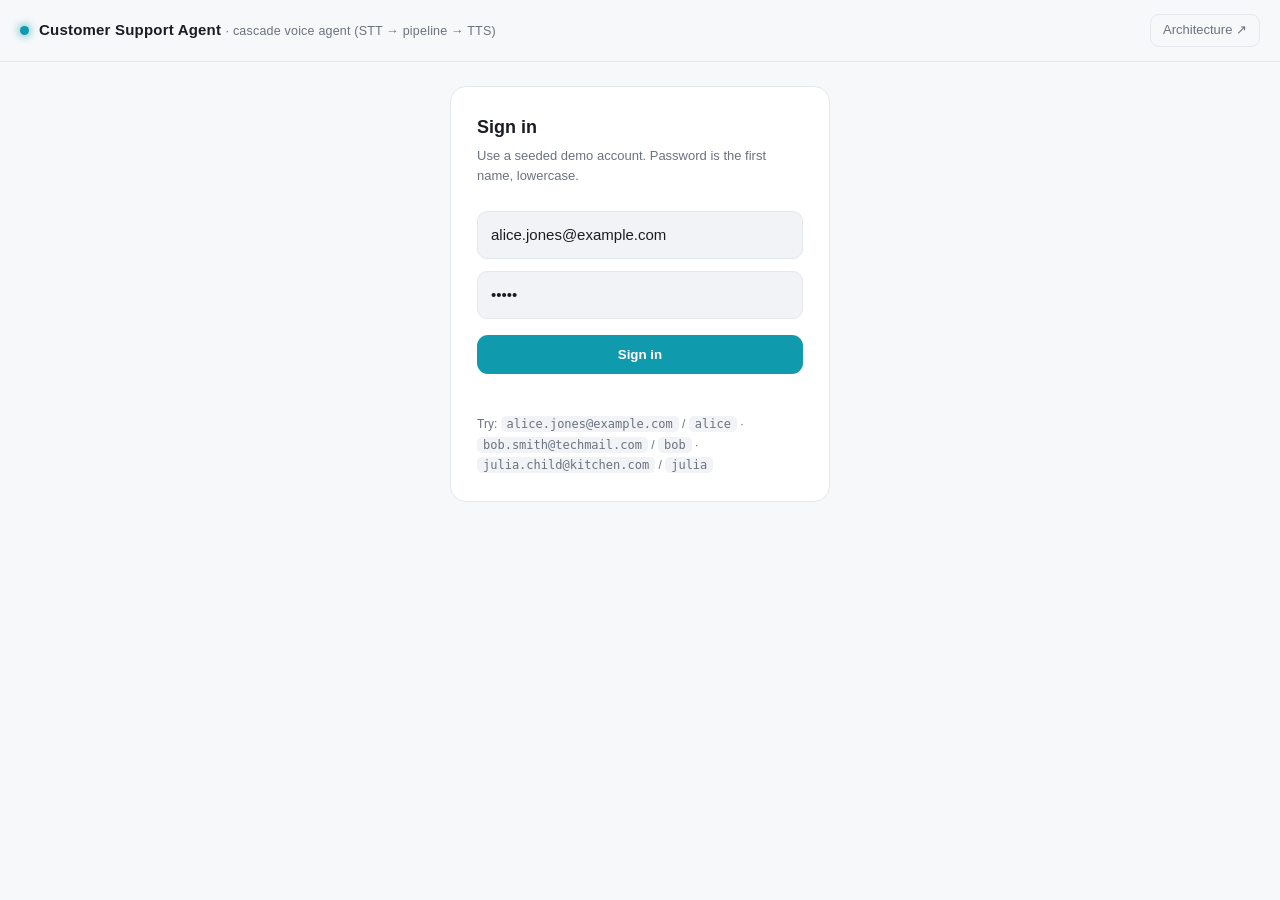
==== src/static/index.html @ ada3dbb1 "Session 10 - Development: 06-web-and-cli-channels — Land shopper web chat, architecture pages, the t" ====
<!doctype html>
<html lang="en">
<head>
<meta charset="utf-8"/>
<meta name="viewport" content="width=device-width, initial-scale=1"/>
<title>Customer Support · Cascade</title>
<style>
  :root{
    --bg:#f7f8fa; --panel:#ffffff; --panel-2:#f1f3f6; --line:#e4e7ec;
    --text:#1a1d23; --muted:#6b7280; --accent:#0f9aae; --accent-2:#0c8294;
    --user:#eef1f6; --tool:#f4f6f9; --live:#e5484d;
  }
  *{box-sizing:border-box}
  html,body{height:100%}
  body{margin:0;font:15px/1.6 -apple-system,BlinkMacSystemFont,"Segoe UI",Roboto,Helvetica,Arial,sans-serif;
       background:var(--bg);color:var(--text);height:100vh;display:flex;flex-direction:column;overflow:hidden}
  header{padding:14px 20px;border-bottom:1px solid var(--line);display:flex;align-items:center;gap:10px}
  header .dot{width:9px;height:9px;border-radius:50%;background:var(--accent);box-shadow:0 0 10px var(--accent)}
  header h1{font-size:15px;font-weight:600;margin:0;letter-spacing:.2px}
  header h1 small{font-weight:500;color:var(--muted)}
  header .who{margin-left:auto;color:var(--muted);font-size:13px}
  header .logout{margin-left:14px;background:transparent;color:var(--muted);border:1px solid var(--line);
       border-radius:9px;padding:5px 12px;font-size:13px;font-weight:500;cursor:pointer}
  header .logout:hover{color:var(--text);border-color:var(--muted)}
  header a.logout{text-decoration:none;display:inline-block}
  main{flex:1;min-height:0;overflow-y:auto;-webkit-overflow-scrolling:touch}
  .col{width:100%;max-width:760px;margin:0 auto;padding:24px 20px 170px}
  .msg{margin:0 0 22px}
  .msg .role{font-size:12px;text-transform:uppercase;letter-spacing:.8px;color:var(--muted);margin-bottom:6px}
  .msg .role .chan{margin-left:6px;font-size:10px;letter-spacing:.4px;background:var(--panel-2);border:1px solid var(--line);
       border-radius:4px;padding:0 5px;text-transform:none}
  .bubble{padding:14px 16px;border-radius:14px;border:1px solid var(--line)}
  .user .bubble{background:var(--user)}
  .assistant .bubble{background:var(--panel)}
  .assistant .bubble :first-child{margin-top:0}
  .assistant .bubble :last-child{margin-bottom:0}
  .bubble h1,.bubble h2,.bubble h3{font-size:1.05em;margin:.6em 0 .3em}
  .bubble ul,.bubble ol{margin:.3em 0;padding-left:1.3em}
  .bubble code{background:#eef1f6;padding:2px 6px;border-radius:6px;font-size:.9em}
  .bubble pre{background:#eef1f6;padding:12px;border-radius:10px;overflow:auto}
  .steps{margin:10px 0 0;border:1px solid var(--line);border-radius:12px;background:var(--tool);overflow:hidden}
  .steps summary{cursor:pointer;padding:9px 13px;color:var(--muted);font-size:13px;user-select:none;list-style:none;
       display:flex;align-items:center;gap:6px}
  .steps summary::-webkit-details-marker{display:none}
  .steps summary .pill{display:inline-block;background:var(--panel-2);border:1px solid var(--line);
       border-radius:999px;padding:1px 9px;margin-left:6px;font-size:12px;color:var(--accent)}
  .steps .trace-link{margin-left:auto;color:var(--accent);text-decoration:none;font-weight:600}
  .steps .trace-link:hover{text-decoration:underline}
  .step{padding:10px 14px;border-top:1px solid var(--line);font-size:13px}
  .step.bad{background:#fdf3f2}
  .step .call{display:flex;align-items:center;gap:8px;color:var(--accent)}
  .step .call b{font-family:ui-monospace,SFMono-Regular,Menlo,monospace;font-weight:600;color:var(--text)}
  .step .state{margin-left:auto;font-size:11px;color:var(--muted)}
  .step .res{color:var(--muted);white-space:pre-wrap;word-break:break-word;margin-top:4px;
       font-family:ui-monospace,SFMono-Regular,Menlo,monospace;font-size:12px}
  .step .res.text{font-family:inherit}
  .ic{width:14px;text-align:center;font-weight:700;flex:none}
  .ic.ok{color:#1f7a3a}.ic.no{color:#a23b30}
  .kb{display:inline-block;font-size:10px;font-weight:700;letter-spacing:.4px;padding:1px 7px;border-radius:5px;flex:none}
  .kb-mcp{background:#e0f0ff;color:#1f5f99}.kb-py{background:#efe9fb;color:#5b3d99}
  .kb-a2a{background:#e3f6f8;color:#0c6f7e}.kb-local{background:#eef1f6;color:#4b5563}
  .kb-llm{background:#fff4d6;color:#8a6100}.kb-voice{background:#fde8f3;color:#9d2b6b}
  .kb-read{background:#e3f6e8;color:#1f7a3a}.kb-write{background:#fde8e6;color:#a23b30}
  .what{margin:5px 0 0 22px;color:var(--text)}
  .sub{margin:4px 0 0 22px;font-size:11.5px;color:var(--muted);display:flex;flex-wrap:wrap;gap:4px 10px}
  .sub .meta{margin-left:auto}
  .sub code{font-size:11px;background:var(--panel-2);padding:0 5px;border-radius:4px}
  .path{margin:5px 0 0 22px;font-size:12px;color:var(--muted)}
  .path .arr{color:var(--accent)}
  .step .args{margin-left:22px}
  .sql{margin:6px 0 0 22px;font-size:12px}
  .sql summary{cursor:pointer;color:var(--muted);list-style:none}
  .sql summary::-webkit-details-marker{display:none}
  .sql .legend{margin-left:8px;font-size:11px;opacity:.8}
  .sql pre{margin:6px 0 0;padding:10px;background:var(--panel);border:1px solid var(--line);border-radius:8px;
       font:11.5px/1.5 ui-monospace,SFMono-Regular,Menlo,monospace;white-space:pre-wrap}
  .sql mark{background:#fff4d6;color:#8a6100;border-radius:3px;padding:0 2px}
  .step > div:has(.rtable){margin-left:22px}
  .mems{margin:6px 0 0 22px;padding:0;list-style:none;font-size:12.5px}
  .mems li{display:flex;gap:8px;padding:4px 8px;background:var(--panel);border:1px solid var(--line);border-radius:7px;margin-top:4px}
  .mems .score{flex:none;font:600 11px ui-monospace,SFMono-Regular,Menlo,monospace;color:#5b3d99;background:#efe9fb;border-radius:4px;padding:1px 5px;height:fit-content}
  .args{display:grid;grid-template-columns:max-content 1fr;gap:3px 14px;margin:6px 0 0 19px;font-size:12.5px}
  .args .k{color:var(--muted)}
  .args .v{color:var(--text);word-break:break-word}
  .args.nested{margin:0;padding-left:10px;border-left:2px solid var(--line)}
  .spin{width:11px;height:11px;border:2px solid var(--line);border-top-color:var(--accent);border-radius:50%;
       animation:spin .7s linear infinite;flex:none}
  @keyframes spin{to{transform:rotate(360deg)}}
  .typing{color:var(--muted);font-size:13px}
  .typing .spin{display:inline-block;vertical-align:-1px;margin-right:6px}
  .rtable{width:100%;border-collapse:collapse;margin-top:8px;font-size:12.5px;background:var(--panel);
       border:1px solid var(--line);border-radius:8px;overflow:hidden}
  .rtable th{text-align:left;font-weight:600;color:var(--muted);font-size:11px;text-transform:uppercase;
       letter-spacing:.5px;padding:6px 10px;background:var(--panel-2);border-bottom:1px solid var(--line)}
  .rtable td{padding:6px 10px;border-bottom:1px solid var(--line);vertical-align:top}
  .rtable tr:last-child td{border-bottom:0}
  .rtable td.num{text-align:right;font-variant-numeric:tabular-nums}
  .badge{display:inline-block;padding:1px 8px;border-radius:999px;font-size:11px;font-weight:600;letter-spacing:.3px}
  .b-PROCESSING{background:#fff4d6;color:#8a6100}.b-SHIPPED{background:#e0f0ff;color:#1f5f99}
  .b-DELIVERED{background:#e3f6e8;color:#1f7a3a}.b-CANCELLED{background:#fde8e6;color:#a23b30}
  .b-RETURNED{background:#efe9fb;color:#5b3d99}
  .raw{margin-top:6px;font-size:11.5px;color:var(--muted)}
  .raw summary{cursor:pointer;list-style:none}
  .raw pre{margin:6px 0 0;padding:10px;background:var(--panel);border:1px solid var(--line);border-radius:8px;
       max-height:260px;overflow:auto;font-family:ui-monospace,SFMono-Regular,Menlo,monospace}
  .blocked .bubble{border-color:#e0a59f;background:#fdecea;color:#a23b30}
  footer{position:fixed;bottom:0;left:0;right:0;background:linear-gradient(transparent,var(--bg) 22%);padding:14px 20px 18px}
  .inwrap{max-width:760px;margin:0 auto;display:flex;gap:8px;align-items:flex-end;
       background:var(--panel);border:1px solid var(--line);border-radius:16px;padding:8px 8px 8px 14px}
  textarea{flex:1;resize:none;border:0;outline:0;background:transparent;color:var(--text);font:inherit;max-height:140px;padding:8px 0}
  button{background:var(--accent);color:#ffffff;border:0;border-radius:11px;padding:10px 16px;font-weight:700;cursor:pointer}
  button:disabled{opacity:.5;cursor:default}
  .vbtn{flex:0 0 auto;background:var(--panel-2);color:var(--text);border:1px solid var(--line);
       border-radius:11px;padding:10px 14px;font-size:15px;font-weight:600;cursor:pointer}
  .vbtn:hover{border-color:var(--accent)}
  .vbtn.live{background:var(--accent);border-color:var(--accent);color:#fff}
  .vbtn.on{background:#e0a59f;border-color:#e0a59f;color:#7a2d24}
  .status{max-width:760px;margin:8px auto 0;color:var(--muted);font-size:13px;text-align:center;min-height:18px}
  .hint{max-width:760px;margin:2px auto 0;color:var(--muted);font-size:12px;text-align:center}
  .chips{display:flex;flex-wrap:wrap;gap:8px;margin:14px 0 0}
  .chips .label{flex-basis:100%;color:var(--muted);font-size:12px;text-transform:uppercase;letter-spacing:.6px;margin-bottom:2px}
  .chip{background:var(--panel);border:1px solid var(--line);border-radius:999px;padding:8px 14px;
       font-size:13px;color:var(--text);cursor:pointer;transition:border-color .15s,color .15s}
  .chip:hover{border-color:var(--accent);color:var(--accent)}
  /* login */
  .login{margin:auto;max-width:380px;width:100%;background:var(--panel);border:1px solid var(--line);
       border-radius:16px;padding:26px}
  .login h2{margin:0 0 4px;font-size:18px}
  .login p{margin:0 0 18px;color:var(--muted);font-size:13px}
  .login input{width:100%;padding:11px 13px;margin:6px 0;background:var(--panel-2);border:1px solid var(--line);
       border-radius:10px;color:var(--text);font:inherit;outline:0}
  .login button{width:100%;margin-top:10px;padding:12px}
  .err{color:#a23b30;font-size:13px;margin-top:8px;min-height:18px}
  .seed{margin-top:14px;color:var(--muted);font-size:12px;line-height:1.7}
  .seed code{background:var(--panel-2);padding:1px 6px;border-radius:5px}
</style>
</head>
<body>
<header>
  <span class="dot"></span>
  <h1>Customer Support Agent <small>· cascade voice agent (STT → pipeline → TTS)</small></h1>
  <span class="who" id="who"></span>
  <a id="archLink" class="logout" href="/architecture" target="arch">Architecture ↗</a>
  <button id="logout" class="logout" style="display:none">Sign out</button>
</header>

<main>
  <div class="col" id="col">
    <div class="login" id="login">
      <h2>Sign in</h2>
      <p>Use a seeded demo account. Password is the first name, lowercase.</p>
      <input id="email" placeholder="email" value="alice.jones@example.com" autocomplete="off"/>
      <input id="password" placeholder="password" type="password" value="alice"/>
      <button id="loginBtn">Sign in</button>
      <div class="err" id="loginErr"></div>
      <div class="seed">Try: <code>alice.jones@example.com</code> / <code>alice</code> ·
        <code>bob.smith@techmail.com</code> / <code>bob</code> ·
        <code>julia.child@kitchen.com</code> / <code>julia</code></div>
    </div>
  </div>
</main>

<footer id="footer" style="display:none">
  <div class="inwrap">
    <textarea id="input" rows="1" placeholder="Ask about your orders… or tap the mic"></textarea>
    <button id="send">Send</button>
  </div>
  <div class="status" id="voiceStatus"></div>
  <div class="hint">Voice: speech → STT → [ sanitize → A2A Security Judge → agent + MCP tools + Mem0 → A2A Data Masker ] → TTS → speech. Typed turns run the same bracketed pipeline.</div>
</footer>

<script>
// Tiny self-contained markdown renderer (no external CDN — works offline/behind CSP).
function md(src){
  const esc=s=>s.replace(/&/g,'&amp;').replace(/</g,'&lt;').replace(/>/g,'&gt;');
  const inline=s=>esc(s)
    .replace(/`([^`]+)`/g,'<code>$1</code>')
    .replace(/\*\*([^*]+)\*\*/g,'<strong>$1</strong>')
    .replace(/(^|[^*])\*([^*]+)\*/g,'$1<em>$2</em>');
  const lines=(src||'').split(/\r?\n/);
  let html='',list=null;
  const closeList=()=>{if(list){html+=`</${list}>`;list=null;}};
  for(let raw of lines){
    const line=raw.trimEnd();
    let m;
    if(!line.trim()){closeList();continue;}
    if(m=line.match(/^(#{1,3})\s+(.*)$/)){closeList();const n=m[1].length;html+=`<h${n}>${inline(m[2])}</h${n}>`;continue;}
    if(m=line.match(/^\s*[-*]\s+(.*)$/)){if(list!=='ul'){closeList();list='ul';html+='<ul>';}html+=`<li>${inline(m[1])}</li>`;continue;}
    if(m=line.match(/^\s*\d+\.\s+(.*)$/)){if(list!=='ol'){closeList();list='ol';html+='<ol>';}html+=`<li>${inline(m[1])}</li>`;continue;}
    closeList();html+=`<p>${inline(line)}</p>`;
  }
  closeList();
  return html;
}
let USER=null;
const col=document.getElementById('col');
const footer=document.getElementById('footer');
const who=document.getElementById('who');

function el(html){const t=document.createElement('template');t.innerHTML=html.trim();return t.content.firstChild;}
function scroll(){const m=document.querySelector('main');requestAnimationFrame(()=>{m.scrollTop=m.scrollHeight;});}
function esc(v){return String(v).replace(/[&<>"]/g,m=>({'&':'&amp;','<':'&lt;','>':'&gt;','"':'&quot;'}[m]));}
function label(k){return k.replace(/_/g,' ');}

// ---- chat bubbles -----------------------------------------------------------
// `channel` ("voice") adds a small tag to the role line so typed and spoken turns
// are told apart in the transcript.
function addUser(text,channel){
  const n=el(`<div class="msg user"><div class="role">You${channel?`<span class="chan">${esc(channel)}</span>`:''}</div><div class="bubble"></div></div>`);
  n.querySelector('.bubble').textContent=text; col.appendChild(n); scroll(); return n;
}
function addAssistant(channel){
  const node=el(`<div class="msg assistant"><div class="role">Agent${channel?`<span class="chan">${esc(channel)}</span>`:''}</div><div class="steps-host"></div><div class="bubble"><span class="typing"><span class="spin"></span>thinking…</span></div></div>`);
  col.appendChild(node); scroll(); return node;
}
// Replace the bubble's "thinking…" status; never overwrite an answer already streaming in.
function setStatus(node,t){
  const b=node.querySelector('.bubble');
  if(b.querySelector('.typing')||!b.textContent.trim()) b.innerHTML=`<span class="typing"><span class="spin"></span>${esc(t)}…</span>`;
}

// ---- "What happened" panel: one row per pipeline step -----------------------
function cell(k,v){
  if(v==null) return '<td>–</td>';
  if(k==='status') return `<td><span class="badge b-${esc(v)}">${esc(v)}</span></td>`;
  if(/amount|price|total/.test(k)&&!isNaN(v)) return `<td class="num">$${Number(v).toFixed(2)}</td>`;
  if(/date|timestamp/.test(k)&&!isNaN(Date.parse(v))) return `<td>${new Date(v).toLocaleDateString(undefined,{month:'short',day:'numeric',year:'numeric'})}</td>`;
  if(Array.isArray(v)) return `<td>${v.map(i=>i&&i.product?`${i.qty||1}× ${esc(i.product)}`:esc(JSON.stringify(i))).join('<br>')}</td>`;
  if(typeof v==='object') return `<td>${esc(JSON.stringify(v))}</td>`;
  return `<td${typeof v==='number'?' class="num"':''}>${esc(v)}</td>`;
}
function table(rows){
  const keys=[...new Set(rows.flatMap(r=>Object.keys(r)))];
  return `<table class="rtable"><thead><tr>${keys.map(k=>`<th>${esc(label(k))}</th>`).join('')}</tr></thead><tbody>${
    rows.map(r=>`<tr>${keys.map(k=>cell(k,r[k])).join('')}</tr>`).join('')}</tbody></table>`;
}
function renderResult(res){
  const wrap=document.createElement('div');
  let html;
  if(Array.isArray(res)&&res.length&&res.every(r=>r&&typeof r==='object')) html=table(res);
  else if(res&&typeof res==='object'&&!Array.isArray(res)) html=table([res]);
  else if(Array.isArray(res)&&!res.length) html='<div class="res text">No results</div>';
  else html=`<div class="res text">${esc(res)}</div>`;
  wrap.innerHTML=html+(typeof res==='object'?`<details class="raw"><summary>Raw JSON</summary><pre>${esc(JSON.stringify(res,null,2))}</pre></details>`:'');
  return wrap;
}
function stepsPanel(node){
  let d=node.querySelector('.steps');
  if(!d){
    d=el(`<details class="steps" open><summary><span>What happened</span><span class="pill">0</span><a class="trace-link" target="phoenix" style="display:none">View trace in Phoenix ↗</a></summary></details>`);
    d.querySelector('.trace-link').addEventListener('click',e=>e.stopPropagation());
    node.querySelector('.steps-host').appendChild(d);
  }
  return d;
}
function setTrace(node,t){
  const a=stepsPanel(node).querySelector('.trace-link');
  a.href=t.url; a.style.display='inline'; a.title=`trace ${t.trace_id}`;
}
function argVal(v){
  if(v==null) return '–';
  if(Array.isArray(v)) return v.map(i=>i&&i.product?`${i.qty||1}× ${esc(i.product)}`:esc(typeof i==='object'?JSON.stringify(i):i)).join(', ');
  if(typeof v==='object') return `<div class="args nested">${argRows(v)}</div>`;
  return esc(v);
}
function argRows(o){return Object.entries(o).map(([k,v])=>`<div class="k">${esc(label(k))}</div><div class="v">${argVal(v)}</div>`).join('');}
const KIND_CLASS={'MCP':'mcp','Python fn':'py','A2A':'a2a','in-process':'local','LLM':'llm','Voice':'voice'};
function badge(t){return `<span class="kb kb-${KIND_CLASS[t]||'local'}">${esc(t)}</span>`;}
function meta(span,ms,extra){
  return `<span class="meta">${extra?esc(extra)+' · ':''}${ms!=null?ms.toLocaleString()+' ms · ':''}${span?`span <code>${esc(span)}</code>`:''}</span>`;
}
function addRow(node,html,key){
  const d=stepsPanel(node);
  const row=el(`<div class="step"${key?` data-key="${key}"`:''}>${html}</div>`);
  d.appendChild(row);
  d.querySelector('.pill').textContent=d.querySelectorAll('.step').length;
  scroll(); return row;
}
const STAGE_ROWS={stt:['Speech to text','Voice'],sanitize:['Sanitizer','in-process'],judge:['Security Judge','A2A'],
  guardrail:['Guardrail','in-process'],recall:['Mem0 recall','Python fn'],mask:['Data Masker','A2A'],
  save:['Mem0 save','Python fn'],tts:['Text to speech','Voice']};
function stageStart(node,e){
  const r=STAGE_ROWS[e.key]; if(!r) return;
  // Only one "running…" row per key at a time (a stage may be announced more than once).
  const open=[...node.querySelectorAll(`.step[data-key="${e.key}"]`)].find(s=>s.querySelector('.spin'));
  if(open) return;
  addRow(node,`<div class="call"><span class="spin"></span>${badge(r[1])}<b>${esc(e.title||r[0])}</b><span class="state">running…</span></div>`,e.key);
}
function stageDone(node,e){
  const row=[...node.querySelectorAll(`.step[data-key="${e.key}"]`)].find(s=>s.querySelector('.spin'))||addRow(node,'',e.key);
  const ok=e.status==='passed';
  row.classList.toggle('bad',!ok);
  row.innerHTML=`<div class="call"><span class="ic ${ok?'ok':'no'}">${ok?'✓':'✕'}</span>${badge(e.kind)}<b>${esc(e.title)}</b><span class="state">${ok?'passed':'blocked'}</span></div>
    <div class="what">${esc(e.detail)}</div>
    ${e.memories&&e.memories.length?`<ul class="mems">${e.memories.map(m=>`<li><span class="score">${(m.score||0).toFixed(2)}</span>${esc(m.memory)}</li>`).join('')}</ul>`:''}
    <div class="sub">${esc(e.runs||'')}${meta(e.span,e.ms,e.extra)}</div>`;
}
function addLLM(node,e){
  const tok=e.tokens_in!=null?`${e.tokens_in.toLocaleString()} in / ${(e.tokens_out||0).toLocaleString()} out tokens`:'';
  addRow(node,`<div class="call"><span class="ic ok">✓</span>${badge('LLM')}<b>${esc(e.model)}</b><span class="state">done</span></div>
    <div class="what">${esc(e.detail)}</div>
    <div class="sub">${esc(e.runs||'Support Agent model call')}${meta(e.span,e.ms,tok)}</div>`);
}
function sqlWithArgs(info,args){
  const params=info.params||[];
  let sql=esc(info.statement).replace(/\$(\d+)/g,(m,i)=>{const n=params[i-1];const v=args[n];
    return `<mark title="${esc(n)}">${esc(JSON.stringify(v))}</mark>`;});
  const legend=params.map((n,i)=>`$${i+1} = ${esc(n)}`).join(' · ');
  return `<details class="sql"><summary>SQL the Toolbox ran <span class="legend">${legend}</span></summary><pre>${sql}</pre></details>`;
}
function addToolCall(node,c){
  const info=c.info||{};
  const has=Object.keys(c.args||{}).length;
  const path=(info.path||[]).map(esc).join(' <span class="arr">→</span> ');
  const access=info.access?`<span class="kb kb-${info.access==='WRITE'?'write':'read'}">${info.access}</span>`:'';
  const row=addRow(node,`<div class="call"><span class="spin"></span>${badge(info.kind||'tool')}${access}<b>${esc(c.name)}</b><span class="state">running…</span></div>
    ${path?`<div class="path">${path}</div>`:''}
    ${has?`<div class="args">${argRows(c.args)}</div>`:''}
    ${info.statement?sqlWithArgs(info,c.args||{}):''}
    <div class="sub">${esc(info.runs||'')}${meta(c.span,null)}</div>`);
  row.dataset.id=c.id;
}
function addToolResult(node,r){
  const step=node.querySelector(`.step[data-id="${r.id}"]:not([data-done])`)||[...node.querySelectorAll('.step[data-id]')].reverse().find(s=>!s.dataset.done);
  if(!step) return;
  step.dataset.done=1;
  const sp=step.querySelector('.spin'); if(sp) sp.outerHTML='<span class="ic ok">✓</span>';
  step.querySelector('.state').textContent=r.ms!=null?`${(r.ms||0).toLocaleString()} ms`:'done';
  const n=Array.isArray(r.result)?`returned ${r.result.length} row${r.result.length===1?'':'s'}`:r.result&&typeof r.result==='object'?'returned 1 row':'returned a result';
  step.appendChild(el(`<div class="what">${n}</div>`));
  if(r.result!=null) step.appendChild(renderResult(r.result));
  scroll();
}

// The architecture tab (/architecture) listens on this channel and lights up the diagram.
const archBus=new BroadcastChannel('cs-agent');
const archEvent=e=>archBus.postMessage(e);

// One renderer for every pipeline event, whichever transport delivered it (the NDJSON
// fetch for typed turns, or the voice WebSocket). Event types match Module 4's web UI.
function renderEvent(node,e){
  archEvent(e);
  const bubble=node.querySelector('.bubble');
  if(e.type==='stage'){ setStatus(node,e.stage); stageStart(node,e); }
  else if(e.type==='trace') setTrace(node,e);
  else if(e.type==='step') stageDone(node,e);
  else if(e.type==='llm') addLLM(node,e);
  else if(e.type==='tool_call') addToolCall(node,e);
  else if(e.type==='tool_result') addToolResult(node,e);
  else if(e.type==='delta'){ bubble.innerHTML=md(e.text||''); scroll(); }
  else if(e.type==='error') bubble.textContent=e.error||e.message||'Error';
  else if(e.type==='final'){ if(e.blocked) node.classList.add('blocked'); bubble.innerHTML=md(e.response||''); scroll(); }
}

// ---- login / chips / send -----------------------------------------------------
async function login(){
  const email=document.getElementById('email').value.trim();
  const password=document.getElementById('password').value;
  const err=document.getElementById('loginErr'); err.textContent='';
  const r=await fetch('/api/login',{method:'POST',headers:{'Content-Type':'application/json'},
    body:JSON.stringify({email,password})});
  const d=await r.json();
  if(!d.ok){err.textContent=d.error||'Login failed';return;}
  USER=d.user_id;
  who.textContent=`${d.full_name}${d.is_premium?' · premium':''}${d.model?' · '+d.model:''}`;
  document.getElementById('login').remove();
  document.getElementById('logout').style.display='inline-block';
  footer.style.display='block';
  col.appendChild(el(`<div class="msg assistant"><div class="role">Agent</div><div class="bubble">Hi ${esc(d.full_name)}! Tap the mic to talk, or type below. Ask about your orders — status, history, cancellations, or address changes.</div></div>`));
  renderChips();
  document.getElementById('input').focus();
  window.dispatchEvent(new CustomEvent('cs:login',{detail:d}));
}

const SAMPLES=["Where is my last order?", "Show me all my orders", "Cancel my processing order", "I want to return order 1", "'; DROP TABLE users; --"];
function renderChips(){
  const wrap=el(`<div class="chips" id="chips"><div class="label">Try asking</div></div>`);
  SAMPLES.forEach(q=>{
    const c=el(`<button class="chip"></button>`); c.textContent=q;
    c.onclick=()=>{ const i=document.getElementById('input'); i.value=q; send(); };
    wrap.appendChild(c);
  });
  col.appendChild(wrap); scroll();
}

// Typed turn over HTTP: the server streams one JSON event per line.
async function fetchChat(text){
  document.getElementById('send').disabled=true;
  addUser(text);
  const node=addAssistant();
  const bubble=node.querySelector('.bubble');
  setStatus(node,'Sending');
  try{
    const r=await fetch('/api/chat/stream',{method:'POST',headers:{'Content-Type':'application/json'},
      body:JSON.stringify({user_id:USER,message:text})});
    if(!r.ok){const d=await r.json().catch(()=>({}));bubble.textContent=d.error||'Error';}
    else{
      const reader=r.body.getReader(), dec=new TextDecoder(); let buf='';
      archEvent({type:'start',message:text});
      for(;;){
        const {value,done}=await reader.read(); if(done) break;
        buf+=dec.decode(value,{stream:true});
        let i; while((i=buf.indexOf('\n'))>=0){const line=buf.slice(0,i).trim(); buf=buf.slice(i+1); if(line) renderEvent(node,JSON.parse(line));}
      }
      if(buf.trim()) renderEvent(node,JSON.parse(buf));
    }
  }catch(e){bubble.textContent='Network error: '+e;}
  document.getElementById('send').disabled=false; scroll();
}

// A voice script may take over typed sends (e.g. speech-to-speech routes typed text
// through the same Live session). Default: the HTTP stream above.
let sendImpl=fetchChat;
function setSendImpl(fn){ sendImpl=fn; }
async function send(){
  const input=document.getElementById('input');
  const text=input.value.trim(); if(!text||!USER) return;
  const chips=document.getElementById('chips'); if(chips) chips.remove();
  input.value=''; input.style.height='auto';
  await sendImpl(text);
  input.focus();
}

async function logout(){
  window.dispatchEvent(new CustomEvent('cs:logout'));
  try{ if(USER) await fetch('/api/logout',{method:'POST',headers:{'Content-Type':'application/json'},body:JSON.stringify({user_id:USER})}); }
  catch(e){}
  location.reload();
}
document.getElementById('logout').onclick=logout;
// Closing the tab / navigating away is a session end too — flush memory via a beacon
// (guaranteed to send during page unload) so voice + typed turns get saved like Sign out.
window.addEventListener('pagehide',()=>{
  if(USER){ try{ navigator.sendBeacon('/api/logout', new Blob([JSON.stringify({user_id:USER})],{type:'application/json'})); }catch(e){} }
});
document.getElementById('loginBtn').onclick=login;
document.getElementById('password').addEventListener('keydown',e=>{if(e.key==='Enter')login();});
document.getElementById('send').onclick=send;
const inp=document.getElementById('input');
inp.addEventListener('keydown',e=>{if(e.key==='Enter'&&!e.shiftKey){e.preventDefault();send();}});
inp.addEventListener('input',()=>{inp.style.height='auto';inp.style.height=Math.min(inp.scrollHeight,140)+'px';});
</script>
<script src="/voice/ui.js"></script>
</body>
</html>
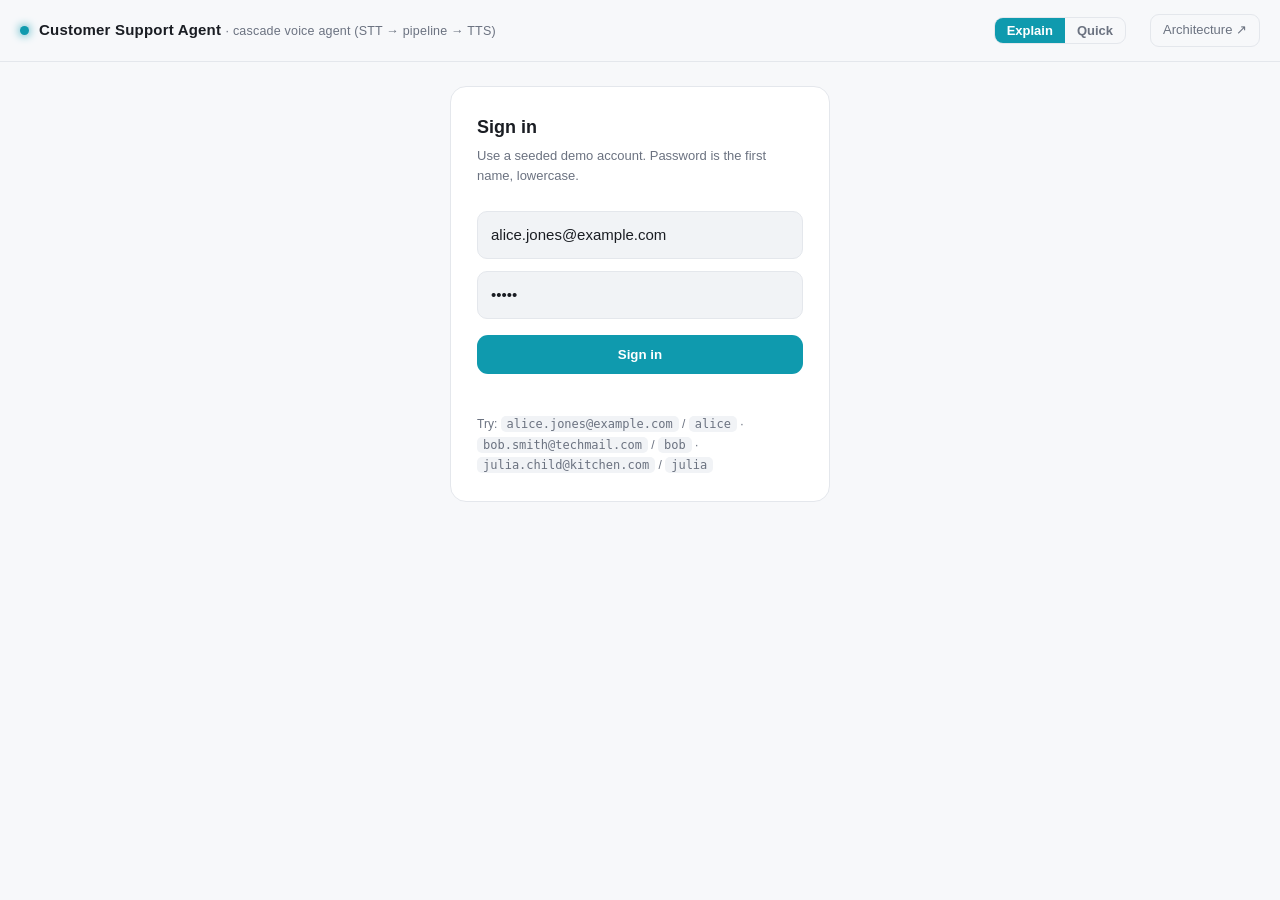
==== commit 2e815b05: "Session 10 - Development: 09-demo-response-mode — Land Explain and Quick so a turn can skip Judge an" ====
--- a/src/static/index.html
+++ b/src/static/index.html
@@ -19,6 +19,12 @@
   header h1{font-size:15px;font-weight:600;margin:0;letter-spacing:.2px}
   header h1 small{font-weight:500;color:var(--muted)}
   header .who{margin-left:auto;color:var(--muted);font-size:13px}
+  header .mode{display:flex;border:1px solid var(--line);border-radius:9px;overflow:hidden;flex:none}
+  header .mode-btn{background:transparent;color:var(--muted);border:0;border-radius:0;padding:5px 12px;
+       font-size:13px;font-weight:600;cursor:pointer}
+  header .mode-btn.on{background:var(--accent);color:#fff}
+  header .mode-btn:hover{color:var(--text)}
+  header .mode-btn.on:hover{color:#fff}
   header .logout{margin-left:14px;background:transparent;color:var(--muted);border:1px solid var(--line);
        border-radius:9px;padding:5px 12px;font-size:13px;font-weight:500;cursor:pointer}
   header .logout:hover{color:var(--text);border-color:var(--muted)}
@@ -140,8 +146,12 @@
   <span class="dot"></span>
   <h1>Customer Support Agent <small>· cascade voice agent (STT → pipeline → TTS)</small></h1>
   <span class="who" id="who"></span>
+  <div class="mode" id="demoMode" role="group" aria-label="Demo response mode">
+    <button type="button" id="modeExplain" class="mode-btn on" aria-pressed="true">Explain</button>
+    <button type="button" id="modeQuick" class="mode-btn" aria-pressed="false">Quick</button>
+  </div>
   <a id="archLink" class="logout" href="/architecture" target="arch">Architecture ↗</a>
-  <button id="logout" class="logout" style="display:none">Sign out</button>
+  <button type="button" id="logout" class="logout" style="display:none">Sign out</button>
 </header>
 
 <main>
@@ -151,7 +161,7 @@
       <p>Use a seeded demo account. Password is the first name, lowercase.</p>
       <input id="email" placeholder="email" value="alice.jones@example.com" autocomplete="off"/>
       <input id="password" placeholder="password" type="password" value="alice"/>
-      <button id="loginBtn">Sign in</button>
+      <button type="button" id="loginBtn">Sign in</button>
       <div class="err" id="loginErr"></div>
       <div class="seed">Try: <code>alice.jones@example.com</code> / <code>alice</code> ·
         <code>bob.smith@techmail.com</code> / <code>bob</code> ·
@@ -163,7 +173,7 @@
 <footer id="footer" style="display:none">
   <div class="inwrap">
     <textarea id="input" rows="1" placeholder="Ask about your orders… or tap the mic"></textarea>
-    <button id="send">Send</button>
+    <button type="button" id="send">Send</button>
   </div>
   <div class="status" id="voiceStatus"></div>
   <div class="hint">Voice: speech → STT → [ sanitize → A2A Security Judge → agent + MCP tools + Mem0 → A2A Data Masker ] → TTS → speech. Typed turns run the same bracketed pipeline.</div>
@@ -193,6 +203,28 @@
   return html;
 }
 let USER=null;
+function demoMode(){
+  const saved=localStorage["cs-demo-mode"];
+  return saved==="quick"?"quick":"explain";
+}
+function applyDemoMode(mode){
+  const quick=mode==="quick";
+  const explainBtn=document.getElementById("modeExplain");
+  const quickBtn=document.getElementById("modeQuick");
+  explainBtn.classList.toggle("on", !quick);
+  quickBtn.classList.toggle("on", quick);
+  explainBtn.setAttribute("aria-pressed", String(!quick));
+  quickBtn.setAttribute("aria-pressed", String(quick));
+}
+function setDemoMode(mode){
+  const next=mode==="quick"?"quick":"explain";
+  localStorage["cs-demo-mode"]=next;
+  applyDemoMode(next);
+  if(window.csSendDemoMode) window.csSendDemoMode();
+}
+applyDemoMode(demoMode());
+document.getElementById("modeExplain").onclick=()=>setDemoMode("explain");
+document.getElementById("modeQuick").onclick=()=>setDemoMode("quick");
 const col=document.getElementById('col');
 const footer=document.getElementById('footer');
 const who=document.getElementById('who');
@@ -340,6 +372,7 @@
 // fetch for typed turns, or the voice WebSocket). Event types match Module 4's web UI.
 function renderEvent(node,e){
   archEvent(e);
+  if(demoMode()==="quick" && e.type!=="delta" && e.type!=="final" && e.type!=="error") return;
   const bubble=node.querySelector('.bubble');
   if(e.type==='stage'){ setStatus(node,e.stage); stageStart(node,e); }
   else if(e.type==='trace') setTrace(node,e);
@@ -376,7 +409,7 @@
 function renderChips(){
   const wrap=el(`<div class="chips" id="chips"><div class="label">Try asking</div></div>`);
   SAMPLES.forEach(q=>{
-    const c=el(`<button class="chip"></button>`); c.textContent=q;
+    const c=el(`<button type="button" class="chip"></button>`); c.textContent=q;
     c.onclick=()=>{ const i=document.getElementById('input'); i.value=q; send(); };
     wrap.appendChild(c);
   });
@@ -389,10 +422,10 @@
   addUser(text);
   const node=addAssistant();
   const bubble=node.querySelector('.bubble');
-  setStatus(node,'Sending');
+  if(demoMode()!=="quick") setStatus(node,'Sending');
   try{
     const r=await fetch('/api/chat/stream',{method:'POST',headers:{'Content-Type':'application/json'},
-      body:JSON.stringify({user_id:USER,message:text})});
+      body:JSON.stringify({user_id:USER,message:text,mode:demoMode()})});
     if(!r.ok){const d=await r.json().catch(()=>({}));bubble.textContent=d.error||'Error';}
     else{
       const reader=r.body.getReader(), dec=new TextDecoder(); let buf='';
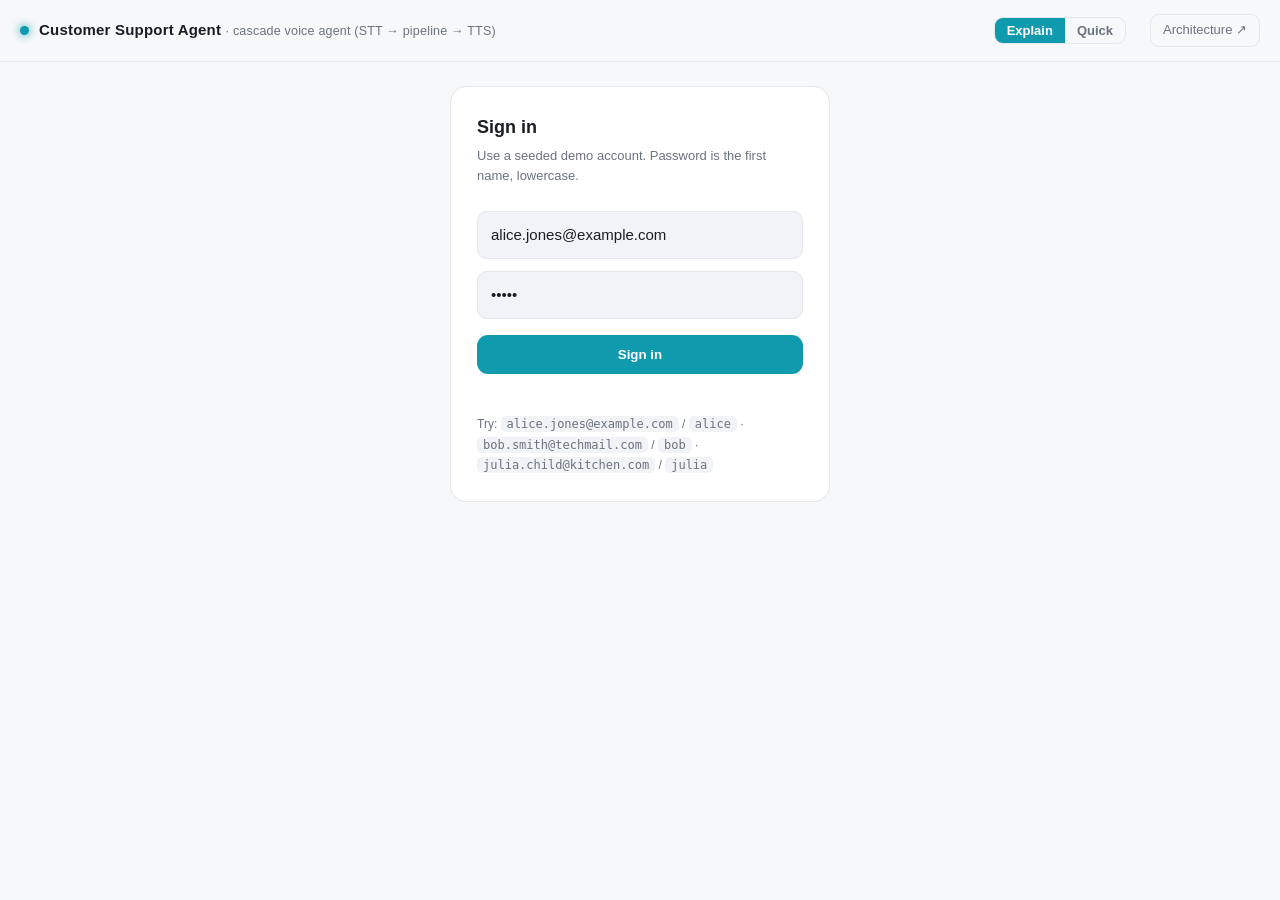
==== commit 30a92be0: "Session 10 - Development: 10-session-survives-refresh — Keep the shopper signed in across a reload. " ====
--- a/src/static/index.html
+++ b/src/static/index.html
@@ -386,6 +386,38 @@
 }
 
 // ---- login / chips / send -----------------------------------------------------
+const SHOPPER_KEY='cs-shopper';
+const EPOCH_KEY='cs-epoch';
+let epoch='';
+
+function shopperRecord(d){
+  return {user_id:d.user_id, full_name:d.full_name||'', is_premium:!!d.is_premium, model:d.model||''};
+}
+function rememberShopper(d){
+  try{ sessionStorage.setItem(SHOPPER_KEY, JSON.stringify(shopperRecord(d))); }catch(e){}
+}
+function forgetShopper(){
+  try{ sessionStorage.removeItem(SHOPPER_KEY); }catch(e){}
+}
+function newEpoch(){
+  epoch=(window.crypto&&crypto.randomUUID)?crypto.randomUUID():String(Date.now())+Math.random();
+  try{ sessionStorage.setItem(EPOCH_KEY, epoch); }catch(e){}
+  return epoch;
+}
+function enterShop(d){
+  USER=d.user_id;
+  who.textContent=`${d.full_name||''}${d.is_premium?' · premium':''}${d.model?' · '+d.model:''}`;
+  const loginEl=document.getElementById('login');
+  if(loginEl) loginEl.remove();
+  document.getElementById('logout').style.display='inline-block';
+  footer.style.display='block';
+  if(!document.querySelector('.msg')){
+    col.appendChild(el(`<div class="msg assistant"><div class="role">Agent</div><div class="bubble">Hi ${esc(d.full_name)}! Tap the mic to talk, or type below. Ask about your orders — status, history, cancellations, or address changes.</div></div>`));
+    renderChips();
+  }
+  document.getElementById('input').focus();
+  window.dispatchEvent(new CustomEvent('cs:login',{detail:d}));
+}
 async function login(){
   const email=document.getElementById('email').value.trim();
   const password=document.getElementById('password').value;
@@ -394,15 +426,13 @@
     body:JSON.stringify({email,password})});
   const d=await r.json();
   if(!d.ok){err.textContent=d.error||'Login failed';return;}
-  USER=d.user_id;
-  who.textContent=`${d.full_name}${d.is_premium?' · premium':''}${d.model?' · '+d.model:''}`;
-  document.getElementById('login').remove();
-  document.getElementById('logout').style.display='inline-block';
-  footer.style.display='block';
-  col.appendChild(el(`<div class="msg assistant"><div class="role">Agent</div><div class="bubble">Hi ${esc(d.full_name)}! Tap the mic to talk, or type below. Ask about your orders — status, history, cancellations, or address changes.</div></div>`));
-  renderChips();
-  document.getElementById('input').focus();
-  window.dispatchEvent(new CustomEvent('cs:login',{detail:d}));
+  rememberShopper(d);
+  newEpoch();
+  enterShop(d);
+  try{
+    await fetch('/api/session',{method:'POST',headers:{'Content-Type':'application/json'},
+      body:JSON.stringify({user_id:USER,epoch})});
+  }catch(e){}
 }
 
 const SAMPLES=["Where is my last order?", "Show me all my orders", "Cancel my processing order", "I want to return order 1", "'; DROP TABLE users; --"];
@@ -426,7 +456,11 @@
   try{
     const r=await fetch('/api/chat/stream',{method:'POST',headers:{'Content-Type':'application/json'},
       body:JSON.stringify({user_id:USER,message:text,mode:demoMode()})});
-    if(!r.ok){const d=await r.json().catch(()=>({}));bubble.textContent=d.error||'Error';}
+    if(!r.ok){
+      const d=await r.json().catch(()=>({}));
+      if(r.status===401){ forgetShopper(); location.reload(); return; }
+      bubble.textContent=d.error||'Error';
+    }
     else{
       const reader=r.body.getReader(), dec=new TextDecoder(); let buf='';
       archEvent({type:'start',message:text});
@@ -455,17 +489,44 @@
 }
 
 async function logout(){
+  forgetShopper();
+  window.csVoiceOn=false;
   window.dispatchEvent(new CustomEvent('cs:logout'));
   try{ if(USER) await fetch('/api/logout',{method:'POST',headers:{'Content-Type':'application/json'},body:JSON.stringify({user_id:USER})}); }
   catch(e){}
   location.reload();
 }
 document.getElementById('logout').onclick=logout;
-// Closing the tab / navigating away is a session end too — flush memory via a beacon
-// (guaranteed to send during page unload) so voice + typed turns get saved like Sign out.
-window.addEventListener('pagehide',()=>{
-  if(USER){ try{ navigator.sendBeacon('/api/logout', new Blob([JSON.stringify({user_id:USER})],{type:'application/json'})); }catch(e){} }
+// A reload and a tab close both fire pagehide. Beacon a cancellable leave, never logout.
+// The next document adopts a new epoch and cancels that leave. A frozen page or an
+// open mic is not a close.
+function shouldFlushOnPageHide(event){
+  if(event&&event.persisted) return false;
+  if(window.csVoiceOn) return false;
+  return !!USER;
+}
+function pageLeaveRequest(event){
+  if(!shouldFlushOnPageHide(event)||!epoch) return null;
+  return {url:'/api/page-leave', body:{user_id:USER, epoch:epoch}};
+}
+window.addEventListener('pagehide',(event)=>{
+  const leave=pageLeaveRequest(event);
+  if(!leave) return;
+  try{ navigator.sendBeacon(leave.url, new Blob([JSON.stringify(leave.body)],{type:'application/json'})); }catch(e){}
 });
+async function restoreShopper(){
+  let saved=null;
+  try{ saved=JSON.parse(sessionStorage.getItem(SHOPPER_KEY)||'null'); }catch(e){}
+  if(!saved||!saved.user_id) return;
+  newEpoch();
+  try{
+    const r=await fetch('/api/session',{method:'POST',headers:{'Content-Type':'application/json'},
+      body:JSON.stringify({user_id:saved.user_id, epoch})});
+    if(!r.ok){ forgetShopper(); return; }
+  }catch(e){ return; }
+  enterShop(saved);
+}
+restoreShopper();
 document.getElementById('loginBtn').onclick=login;
 document.getElementById('password').addEventListener('keydown',e=>{if(e.key==='Enter')login();});
 document.getElementById('send').onclick=send;
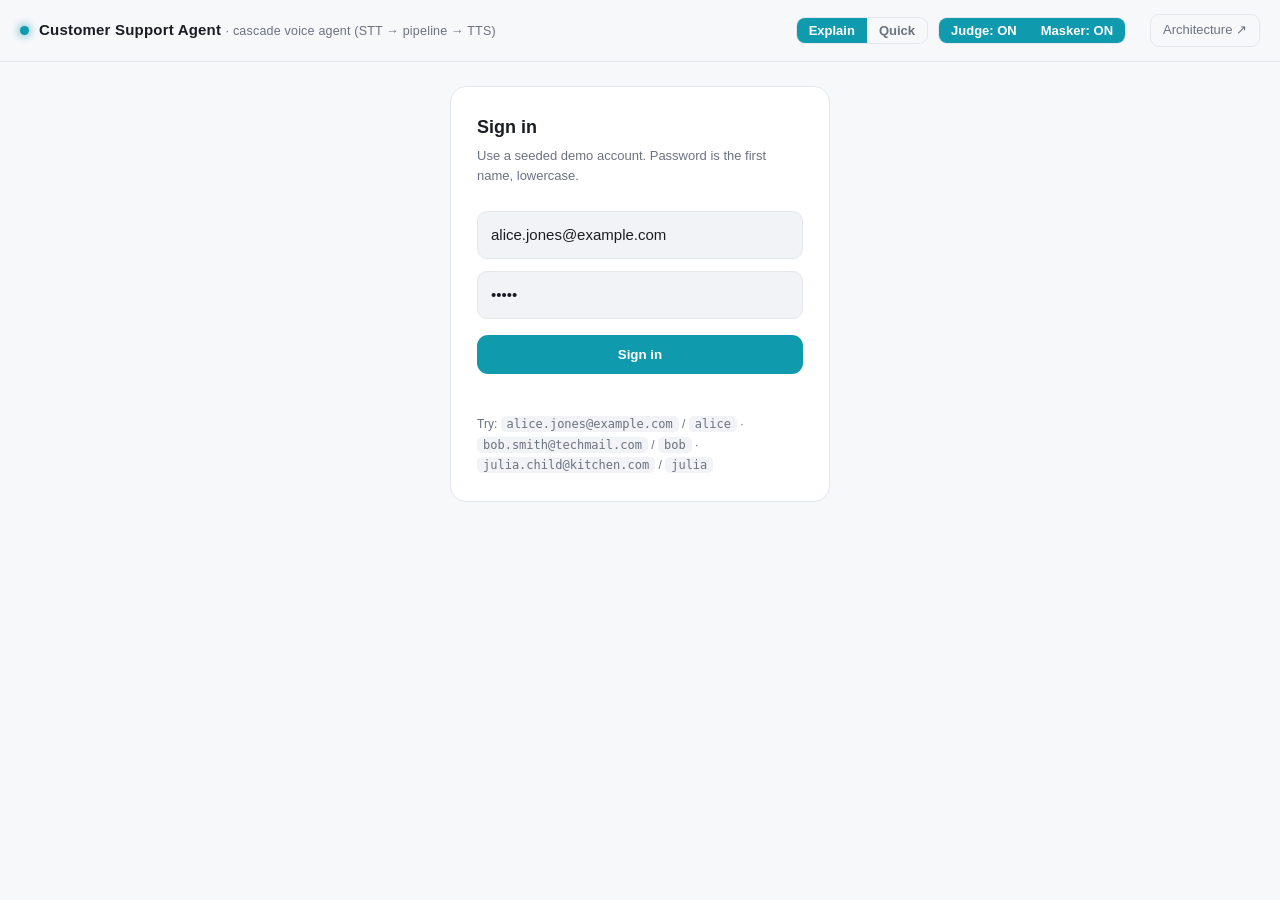
==== commit 94d8c59c: "Session 10 - Development: 11-push-to-talk-fast-response — Transcribe while the shopper speaks and st" ====
--- a/src/static/index.html
+++ b/src/static/index.html
@@ -150,6 +150,10 @@
     <button type="button" id="modeExplain" class="mode-btn on" aria-pressed="true">Explain</button>
     <button type="button" id="modeQuick" class="mode-btn" aria-pressed="false">Quick</button>
   </div>
+  <div class="mode" id="guardrailToggles" role="group" aria-label="Security guardrails">
+    <button type="button" id="toggleJudge" class="mode-btn on" aria-pressed="true" title="Toggle A2A Security Judge">Judge: ON</button>
+    <button type="button" id="toggleMask" class="mode-btn on" aria-pressed="true" title="Toggle A2A Data Masker">Masker: ON</button>
+  </div>
   <a id="archLink" class="logout" href="/architecture" target="arch">Architecture ↗</a>
   <button type="button" id="logout" class="logout" style="display:none">Sign out</button>
 </header>
@@ -172,10 +176,11 @@
 
 <footer id="footer" style="display:none">
   <div class="inwrap">
-    <textarea id="input" rows="1" placeholder="Ask about your orders… or tap the mic"></textarea>
+    <textarea id="input" rows="1" placeholder="Ask about your orders… or hold the mic to speak"></textarea>
     <button type="button" id="send">Send</button>
   </div>
   <div class="status" id="voiceStatus"></div>
+  <div class="hint" id="pttHint">🎙 <strong>Click and hold the Mic button</strong> (or hold <code>Tab</code>) to speak with the Agent — release when done.</div>
   <div class="hint">Voice: speech → STT → [ sanitize → A2A Security Judge → agent + MCP tools + Mem0 → A2A Data Masker ] → TTS → speech. Typed turns run the same bracketed pipeline.</div>
 </footer>
 
@@ -225,6 +230,45 @@
 applyDemoMode(demoMode());
 document.getElementById("modeExplain").onclick=()=>setDemoMode("explain");
 document.getElementById("modeQuick").onclick=()=>setDemoMode("quick");
+function judgeEnabled(){
+  return localStorage["cs-judge"]!=="off";
+}
+function maskEnabled(){
+  return localStorage["cs-mask"]!=="off";
+}
+function applyGuardrails(){
+  const j=judgeEnabled(), m=maskEnabled();
+  const jb=document.getElementById("toggleJudge");
+  const mb=document.getElementById("toggleMask");
+  if(jb){
+    jb.classList.toggle("on", j);
+    jb.setAttribute("aria-pressed", String(j));
+    jb.textContent=j?"Judge: ON":"Judge: OFF";
+  }
+  if(mb){
+    mb.classList.toggle("on", m);
+    mb.setAttribute("aria-pressed", String(m));
+    mb.textContent=m?"Masker: ON":"Masker: OFF";
+  }
+}
+function syncGuardrails(){
+  applyGuardrails();
+  if(window.csSendGuardrails) window.csSendGuardrails();
+  if(USER&&typeof fetch==="function"){
+    fetch('/api/guardrails',{method:'POST',headers:{'content-type':'application/json'},
+      body:JSON.stringify({user_id:USER, judge:judgeEnabled(), mask:maskEnabled()})}).catch(()=>{});
+  }
+}
+applyGuardrails();
+document.getElementById("toggleJudge").onclick=()=>{
+  localStorage["cs-judge"]=judgeEnabled()?"off":"on";
+  syncGuardrails();
+};
+document.getElementById("toggleMask").onclick=()=>{
+  localStorage["cs-mask"]=maskEnabled()?"off":"on";
+  syncGuardrails();
+};
+window.addEventListener("cs:login",()=>syncGuardrails());
 const col=document.getElementById('col');
 const footer=document.getElementById('footer');
 const who=document.getElementById('who');
@@ -304,7 +348,12 @@
 function addRow(node,html,key){
   const d=stepsPanel(node);
   const row=el(`<div class="step"${key?` data-key="${key}"`:''}>${html}</div>`);
-  d.appendChild(row);
+  let before=null;
+  if(key==='stt') before=d.querySelector('.step:not([data-key="stt"])');
+  else if(!key) before=d.querySelector('.step[data-key="mask"],.step[data-key="tts"]');
+  else if(key!=='tts') before=d.querySelector('.step[data-key="tts"]');
+  if(before) d.insertBefore(row,before);
+  else d.appendChild(row);
   d.querySelector('.pill').textContent=d.querySelectorAll('.step').length;
   scroll(); return row;
 }
@@ -412,7 +461,7 @@
   document.getElementById('logout').style.display='inline-block';
   footer.style.display='block';
   if(!document.querySelector('.msg')){
-    col.appendChild(el(`<div class="msg assistant"><div class="role">Agent</div><div class="bubble">Hi ${esc(d.full_name)}! Tap the mic to talk, or type below. Ask about your orders — status, history, cancellations, or address changes.</div></div>`));
+    col.appendChild(el(`<div class="msg assistant"><div class="role">Agent</div><div class="bubble">Hi ${esc(d.full_name)}! Click and hold the mic (or hold Tab) to speak, or type below. Ask about your orders — status, history, cancellations, or address changes.</div></div>`));
     renderChips();
   }
   document.getElementById('input').focus();
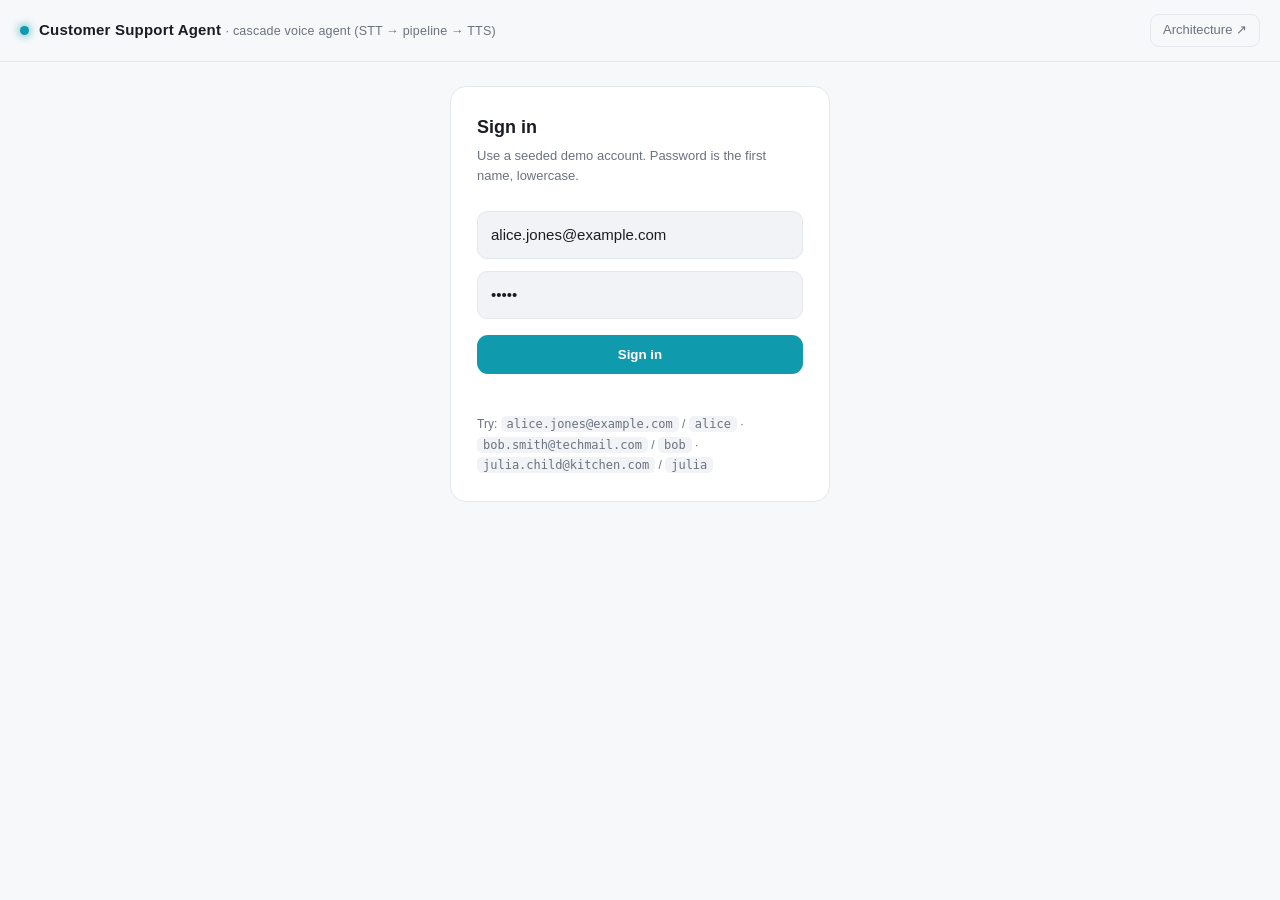
==== commit 3fd16495: "Session 10 - Development: 08-railway-deploy — Land multi-service Railway deployment with Neon Postgr" ====
--- a/src/static/index.html
+++ b/src/static/index.html
@@ -146,11 +146,11 @@
   <span class="dot"></span>
   <h1>Customer Support Agent <small>· cascade voice agent (STT → pipeline → TTS)</small></h1>
   <span class="who" id="who"></span>
-  <div class="mode" id="demoMode" role="group" aria-label="Demo response mode">
+  <div class="mode" id="demoMode" role="group" aria-label="Demo response mode" style="display:none">
     <button type="button" id="modeExplain" class="mode-btn on" aria-pressed="true">Explain</button>
     <button type="button" id="modeQuick" class="mode-btn" aria-pressed="false">Quick</button>
   </div>
-  <div class="mode" id="guardrailToggles" role="group" aria-label="Security guardrails">
+  <div class="mode" id="guardrailToggles" role="group" aria-label="Security guardrails" style="display:none">
     <button type="button" id="toggleJudge" class="mode-btn on" aria-pressed="true" title="Toggle A2A Security Judge">Judge: ON</button>
     <button type="button" id="toggleMask" class="mode-btn on" aria-pressed="true" title="Toggle A2A Data Masker">Masker: ON</button>
   </div>
@@ -458,6 +458,8 @@
   who.textContent=`${d.full_name||''}${d.is_premium?' · premium':''}${d.model?' · '+d.model:''}`;
   const loginEl=document.getElementById('login');
   if(loginEl) loginEl.remove();
+  document.getElementById('demoMode').style.display='flex';
+  document.getElementById('guardrailToggles').style.display='flex';
   document.getElementById('logout').style.display='inline-block';
   footer.style.display='block';
   if(!document.querySelector('.msg')){
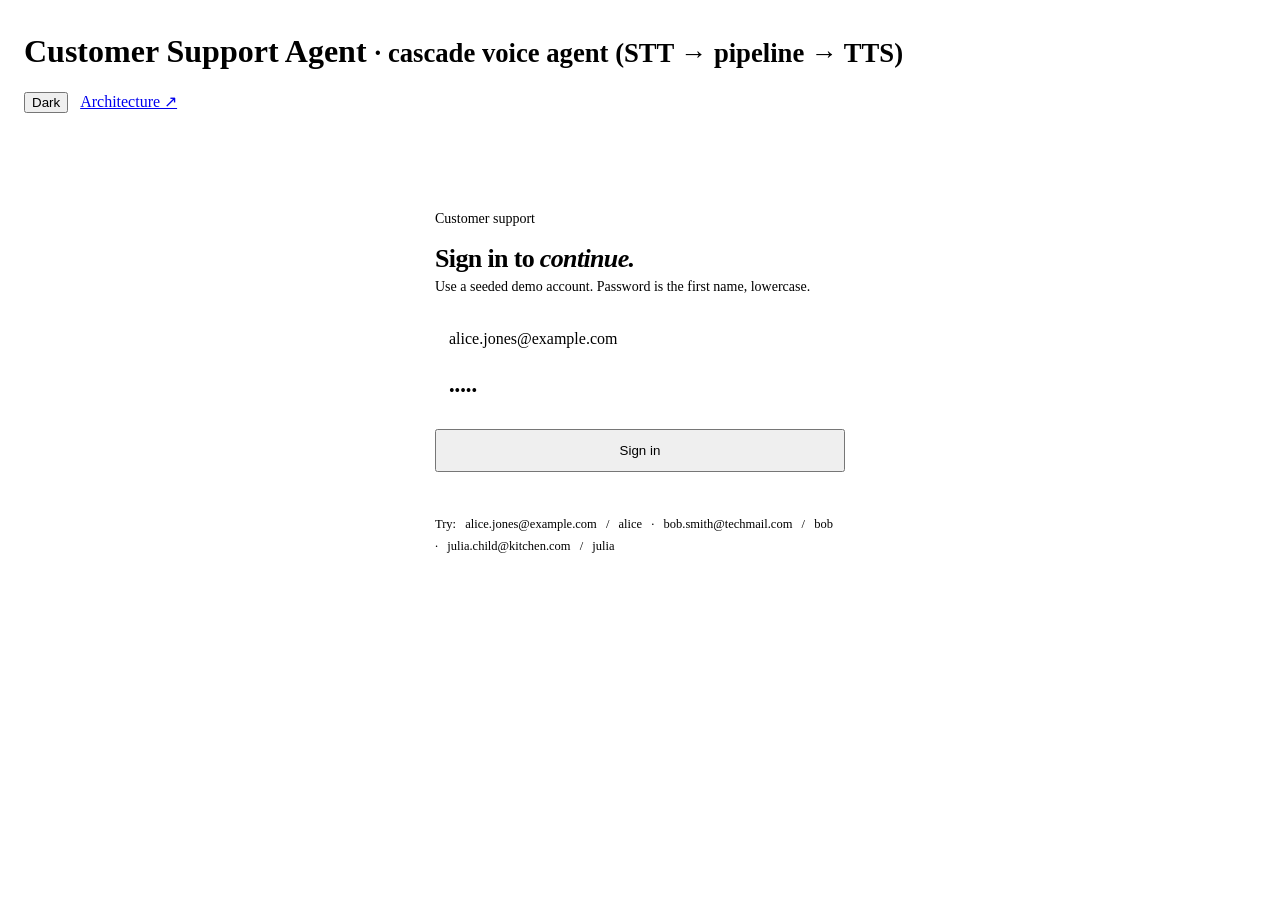
==== commit c1439677: "Session 10 - Development: 12-design-system-ui — Apply DESIGN.md tokens, glass header, aurora login, " ====
--- a/src/static/index.html
+++ b/src/static/index.html
@@ -4,141 +4,137 @@
 <meta charset="utf-8"/>
 <meta name="viewport" content="width=device-width, initial-scale=1"/>
 <title>Customer Support · Cascade</title>
+<link rel="stylesheet" href="/theme.css"/>
 <style>
-  :root{
-    --bg:#f7f8fa; --panel:#ffffff; --panel-2:#f1f3f6; --line:#e4e7ec;
-    --text:#1a1d23; --muted:#6b7280; --accent:#0f9aae; --accent-2:#0c8294;
-    --user:#eef1f6; --tool:#f4f6f9; --live:#e5484d;
-  }
-  *{box-sizing:border-box}
   html,body{height:100%}
-  body{margin:0;font:15px/1.6 -apple-system,BlinkMacSystemFont,"Segoe UI",Roboto,Helvetica,Arial,sans-serif;
-       background:var(--bg);color:var(--text);height:100vh;display:flex;flex-direction:column;overflow:hidden}
-  header{padding:14px 20px;border-bottom:1px solid var(--line);display:flex;align-items:center;gap:10px}
-  header .dot{width:9px;height:9px;border-radius:50%;background:var(--accent);box-shadow:0 0 10px var(--accent)}
-  header h1{font-size:15px;font-weight:600;margin:0;letter-spacing:.2px}
-  header h1 small{font-weight:500;color:var(--muted)}
-  header .who{margin-left:auto;color:var(--muted);font-size:13px}
-  header .mode{display:flex;border:1px solid var(--line);border-radius:9px;overflow:hidden;flex:none}
-  header .mode-btn{background:transparent;color:var(--muted);border:0;border-radius:0;padding:5px 12px;
-       font-size:13px;font-weight:600;cursor:pointer}
-  header .mode-btn.on{background:var(--accent);color:#fff}
-  header .mode-btn:hover{color:var(--text)}
-  header .mode-btn.on:hover{color:#fff}
-  header .logout{margin-left:14px;background:transparent;color:var(--muted);border:1px solid var(--line);
-       border-radius:9px;padding:5px 12px;font-size:13px;font-weight:500;cursor:pointer}
-  header .logout:hover{color:var(--text);border-color:var(--muted)}
-  header a.logout{text-decoration:none;display:inline-block}
-  main{flex:1;min-height:0;overflow-y:auto;-webkit-overflow-scrolling:touch}
+  body{margin:0;font:15px/1.6 var(--sans);background:var(--paper);color:var(--ink);
+       height:100vh;display:flex;flex-direction:column;overflow:hidden}
+  header{padding:12px 24px}
+  header .who{margin-left:auto;color:var(--ink-3);font-size:13px}
+  header .logout{margin-left:8px}
+  main{flex:1;min-height:0;overflow-y:auto;-webkit-overflow-scrolling:touch;position:relative;z-index:1}
   .col{width:100%;max-width:760px;margin:0 auto;padding:24px 20px 170px}
-  .msg{margin:0 0 22px}
-  .msg .role{font-size:12px;text-transform:uppercase;letter-spacing:.8px;color:var(--muted);margin-bottom:6px}
-  .msg .role .chan{margin-left:6px;font-size:10px;letter-spacing:.4px;background:var(--panel-2);border:1px solid var(--line);
-       border-radius:4px;padding:0 5px;text-transform:none}
-  .bubble{padding:14px 16px;border-radius:14px;border:1px solid var(--line)}
-  .user .bubble{background:var(--user)}
-  .assistant .bubble{background:var(--panel)}
+  .msg{margin:0 0 22px;animation:ds-enter .35s var(--ease) both}
+  .msg .role{font-size:12px;text-transform:uppercase;letter-spacing:.08em;color:var(--ink-3);margin-bottom:6px;font-weight:600}
+  .msg .role .chan{margin-left:6px;font-size:10.5px;letter-spacing:.04em;background:var(--bg-mist);color:var(--teal-deep);
+       border:1px solid var(--line);border-radius:999px;padding:1px 8px;text-transform:none}
+  .bubble{padding:14px 18px;border-radius:16px;border:1px solid var(--line)}
+  .user .bubble{background:var(--btn-grad);color:#ffffff;border-color:transparent;
+       border-radius:16px 16px 4px 16px;box-shadow:0 12px 28px -16px rgba(29,117,129,.45)}
+  .assistant .bubble{background:var(--paper);max-width:46em}
   .assistant .bubble :first-child{margin-top:0}
   .assistant .bubble :last-child{margin-bottom:0}
-  .bubble h1,.bubble h2,.bubble h3{font-size:1.05em;margin:.6em 0 .3em}
+  .bubble h1,.bubble h2,.bubble h3{font-size:1.05em;margin:.6em 0 .3em;letter-spacing:-.015em}
   .bubble ul,.bubble ol{margin:.3em 0;padding-left:1.3em}
-  .bubble code{background:#eef1f6;padding:2px 6px;border-radius:6px;font-size:.9em}
-  .bubble pre{background:#eef1f6;padding:12px;border-radius:10px;overflow:auto}
-  .steps{margin:10px 0 0;border:1px solid var(--line);border-radius:12px;background:var(--tool);overflow:hidden}
-  .steps summary{cursor:pointer;padding:9px 13px;color:var(--muted);font-size:13px;user-select:none;list-style:none;
+  .bubble code{background:var(--bg-soft);padding:2px 6px;border-radius:6px;font-size:.9em;font-family:var(--mono)}
+  .bubble pre{background:var(--bg-soft);padding:12px;border-radius:12px;overflow:auto;font-family:var(--mono)}
+  .bubble blockquote{margin:.6em 0;padding:8px 14px;background:var(--bg-mist);border-left:2px solid var(--teal-bright);border-radius:0 10px 10px 0}
+  .steps{margin:10px 0 0;border:1px solid var(--line);border-radius:var(--radius-sm);background:var(--bg-soft);overflow:hidden}
+  .steps summary{cursor:pointer;padding:9px 13px;color:var(--ink-2);font-size:13px;user-select:none;list-style:none;
        display:flex;align-items:center;gap:6px}
   .steps summary::-webkit-details-marker{display:none}
-  .steps summary .pill{display:inline-block;background:var(--panel-2);border:1px solid var(--line);
-       border-radius:999px;padding:1px 9px;margin-left:6px;font-size:12px;color:var(--accent)}
-  .steps .trace-link{margin-left:auto;color:var(--accent);text-decoration:none;font-weight:600}
-  .steps .trace-link:hover{text-decoration:underline}
+  .steps summary .pill{display:inline-block;background:var(--paper);border:1px solid var(--line);box-shadow:none;
+       border-radius:999px;padding:1px 9px;margin-left:6px;font-size:12px;color:var(--teal);font-weight:600}
+  .steps .trace-link{margin-left:auto;color:var(--teal);text-decoration:none;font-weight:600}
+  .steps .trace-link:hover{text-decoration:underline;color:var(--teal-deep)}
   .step{padding:10px 14px;border-top:1px solid var(--line);font-size:13px}
-  .step.bad{background:#fdf3f2}
-  .step .call{display:flex;align-items:center;gap:8px;color:var(--accent)}
-  .step .call b{font-family:ui-monospace,SFMono-Regular,Menlo,monospace;font-weight:600;color:var(--text)}
-  .step .state{margin-left:auto;font-size:11px;color:var(--muted)}
-  .step .res{color:var(--muted);white-space:pre-wrap;word-break:break-word;margin-top:4px;
-       font-family:ui-monospace,SFMono-Regular,Menlo,monospace;font-size:12px}
+  .step.bad{background:var(--warn-bg)}
+  .step .call{display:flex;align-items:center;gap:8px;color:var(--teal)}
+  .step .call b{font-family:var(--mono);font-weight:600;color:var(--ink)}
+  .step .state{margin-left:auto;font-size:11px;color:var(--ink-3)}
+  .step .res{color:var(--ink-2);white-space:pre-wrap;word-break:break-word;margin-top:4px;
+       font-family:var(--mono);font-size:12px}
   .step .res.text{font-family:inherit}
   .ic{width:14px;text-align:center;font-weight:700;flex:none}
-  .ic.ok{color:#1f7a3a}.ic.no{color:#a23b30}
-  .kb{display:inline-block;font-size:10px;font-weight:700;letter-spacing:.4px;padding:1px 7px;border-radius:5px;flex:none}
-  .kb-mcp{background:#e0f0ff;color:#1f5f99}.kb-py{background:#efe9fb;color:#5b3d99}
-  .kb-a2a{background:#e3f6f8;color:#0c6f7e}.kb-local{background:#eef1f6;color:#4b5563}
-  .kb-llm{background:#fff4d6;color:#8a6100}.kb-voice{background:#fde8f3;color:#9d2b6b}
-  .kb-read{background:#e3f6e8;color:#1f7a3a}.kb-write{background:#fde8e6;color:#a23b30}
-  .what{margin:5px 0 0 22px;color:var(--text)}
-  .sub{margin:4px 0 0 22px;font-size:11.5px;color:var(--muted);display:flex;flex-wrap:wrap;gap:4px 10px}
+  .ic.ok{color:var(--green)}.ic.no{color:var(--coral-ink)}
+  .kb{display:inline-block;font-size:10px;font-weight:700;letter-spacing:.05em;padding:2px 8px;border-radius:999px;flex:none}
+  .kb-mcp{background:var(--bg-mist);color:var(--teal-deep)}.kb-py{background:var(--paper-2);color:var(--ink-2)}
+  .kb-a2a{background:var(--bg-mist);color:var(--teal)}.kb-local{background:var(--bg-soft);color:var(--ink-2)}
+  .kb-llm{background:var(--gold-bg);color:var(--gold-ink)}.kb-voice{background:var(--warn-bg);color:var(--coral-ink)}
+  .kb-read{background:var(--green-soft);color:var(--green)}.kb-write{background:var(--warn-bg);color:var(--coral-ink)}
+  .what{margin:5px 0 0 22px;color:var(--ink)}
+  .sub{margin:4px 0 0 22px;font-size:11.5px;color:var(--ink-3);display:flex;flex-wrap:wrap;gap:4px 10px}
   .sub .meta{margin-left:auto}
-  .sub code{font-size:11px;background:var(--panel-2);padding:0 5px;border-radius:4px}
-  .path{margin:5px 0 0 22px;font-size:12px;color:var(--muted)}
-  .path .arr{color:var(--accent)}
+  .sub code{font-size:11px;background:var(--paper);border:1px solid var(--line);padding:0 5px;border-radius:4px;font-family:var(--mono)}
+  .path{margin:5px 0 0 22px;font-size:12px;color:var(--ink-2)}
+  .path .arr{color:var(--teal)}
   .step .args{margin-left:22px}
   .sql{margin:6px 0 0 22px;font-size:12px}
-  .sql summary{cursor:pointer;color:var(--muted);list-style:none}
+  .sql summary{cursor:pointer;color:var(--ink-3);list-style:none}
   .sql summary::-webkit-details-marker{display:none}
-  .sql .legend{margin-left:8px;font-size:11px;opacity:.8}
-  .sql pre{margin:6px 0 0;padding:10px;background:var(--panel);border:1px solid var(--line);border-radius:8px;
-       font:11.5px/1.5 ui-monospace,SFMono-Regular,Menlo,monospace;white-space:pre-wrap}
-  .sql mark{background:#fff4d6;color:#8a6100;border-radius:3px;padding:0 2px}
+  .sql .legend{margin-left:8px;font-size:11px;opacity:.85}
+  .sql pre{margin:6px 0 0;padding:10px;background:var(--paper);border:1px solid var(--line);border-radius:10px;
+       font:11.5px/1.5 var(--mono);white-space:pre-wrap}
+  .sql mark{background:var(--gold-bg);color:var(--gold-ink);border-radius:3px;padding:0 2px}
   .step > div:has(.rtable){margin-left:22px}
   .mems{margin:6px 0 0 22px;padding:0;list-style:none;font-size:12.5px}
-  .mems li{display:flex;gap:8px;padding:4px 8px;background:var(--panel);border:1px solid var(--line);border-radius:7px;margin-top:4px}
-  .mems .score{flex:none;font:600 11px ui-monospace,SFMono-Regular,Menlo,monospace;color:#5b3d99;background:#efe9fb;border-radius:4px;padding:1px 5px;height:fit-content}
+  .mems li{display:flex;gap:8px;padding:4px 8px;background:var(--paper);border:1px solid var(--line);border-radius:8px;margin-top:4px}
+  .mems .score{flex:none;font:600 11px var(--mono);color:var(--teal-deep);background:var(--bg-mist);border-radius:4px;padding:1px 5px;height:fit-content}
   .args{display:grid;grid-template-columns:max-content 1fr;gap:3px 14px;margin:6px 0 0 19px;font-size:12.5px}
-  .args .k{color:var(--muted)}
-  .args .v{color:var(--text);word-break:break-word}
+  .args .k{color:var(--ink-3)}
+  .args .v{color:var(--ink);word-break:break-word}
   .args.nested{margin:0;padding-left:10px;border-left:2px solid var(--line)}
-  .spin{width:11px;height:11px;border:2px solid var(--line);border-top-color:var(--accent);border-radius:50%;
+  .spin{width:11px;height:11px;border:2px solid var(--line);border-top-color:var(--teal);border-radius:50%;
        animation:spin .7s linear infinite;flex:none}
   @keyframes spin{to{transform:rotate(360deg)}}
-  .typing{color:var(--muted);font-size:13px}
+  .typing{color:var(--ink-3);font-size:13px}
   .typing .spin{display:inline-block;vertical-align:-1px;margin-right:6px}
-  .rtable{width:100%;border-collapse:collapse;margin-top:8px;font-size:12.5px;background:var(--panel);
-       border:1px solid var(--line);border-radius:8px;overflow:hidden}
-  .rtable th{text-align:left;font-weight:600;color:var(--muted);font-size:11px;text-transform:uppercase;
-       letter-spacing:.5px;padding:6px 10px;background:var(--panel-2);border-bottom:1px solid var(--line)}
+  .rtable{width:100%;border-collapse:collapse;margin-top:8px;font-size:12.5px;background:var(--paper);
+       border:1px solid var(--line);border-radius:10px;overflow:hidden}
+  .rtable th{text-align:left;font-weight:600;color:var(--ink-3);font-size:11px;text-transform:uppercase;
+       letter-spacing:.05em;padding:6px 10px;background:var(--bg-soft);border-bottom:1px solid var(--line)}
   .rtable td{padding:6px 10px;border-bottom:1px solid var(--line);vertical-align:top}
   .rtable tr:last-child td{border-bottom:0}
   .rtable td.num{text-align:right;font-variant-numeric:tabular-nums}
-  .badge{display:inline-block;padding:1px 8px;border-radius:999px;font-size:11px;font-weight:600;letter-spacing:.3px}
-  .b-PROCESSING{background:#fff4d6;color:#8a6100}.b-SHIPPED{background:#e0f0ff;color:#1f5f99}
-  .b-DELIVERED{background:#e3f6e8;color:#1f7a3a}.b-CANCELLED{background:#fde8e6;color:#a23b30}
-  .b-RETURNED{background:#efe9fb;color:#5b3d99}
-  .raw{margin-top:6px;font-size:11.5px;color:var(--muted)}
+  .badge{display:inline-block;padding:2px 9px;border-radius:999px;font-size:11px;font-weight:600;letter-spacing:.03em}
+  .b-PROCESSING{background:var(--gold-bg);color:var(--gold-ink)}.b-SHIPPED{background:var(--bg-mist);color:var(--teal)}
+  .b-DELIVERED{background:var(--green-soft);color:var(--green)}.b-CANCELLED{background:var(--warn-bg);color:var(--coral-ink)}
+  .b-RETURNED{background:var(--paper-2);color:var(--ink-2)}
+  .raw{margin-top:6px;font-size:11.5px;color:var(--ink-3)}
   .raw summary{cursor:pointer;list-style:none}
-  .raw pre{margin:6px 0 0;padding:10px;background:var(--panel);border:1px solid var(--line);border-radius:8px;
-       max-height:260px;overflow:auto;font-family:ui-monospace,SFMono-Regular,Menlo,monospace}
-  .blocked .bubble{border-color:#e0a59f;background:#fdecea;color:#a23b30}
-  footer{position:fixed;bottom:0;left:0;right:0;background:linear-gradient(transparent,var(--bg) 22%);padding:14px 20px 18px}
-  .inwrap{max-width:760px;margin:0 auto;display:flex;gap:8px;align-items:flex-end;
-       background:var(--panel);border:1px solid var(--line);border-radius:16px;padding:8px 8px 8px 14px}
-  textarea{flex:1;resize:none;border:0;outline:0;background:transparent;color:var(--text);font:inherit;max-height:140px;padding:8px 0}
-  button{background:var(--accent);color:#ffffff;border:0;border-radius:11px;padding:10px 16px;font-weight:700;cursor:pointer}
-  button:disabled{opacity:.5;cursor:default}
-  .vbtn{flex:0 0 auto;background:var(--panel-2);color:var(--text);border:1px solid var(--line);
-       border-radius:11px;padding:10px 14px;font-size:15px;font-weight:600;cursor:pointer}
-  .vbtn:hover{border-color:var(--accent)}
-  .vbtn.live{background:var(--accent);border-color:var(--accent);color:#fff}
-  .vbtn.on{background:#e0a59f;border-color:#e0a59f;color:#7a2d24}
-  .status{max-width:760px;margin:8px auto 0;color:var(--muted);font-size:13px;text-align:center;min-height:18px}
-  .hint{max-width:760px;margin:2px auto 0;color:var(--muted);font-size:12px;text-align:center}
+  .raw pre{margin:6px 0 0;padding:10px;background:var(--paper);border:1px solid var(--line);border-radius:10px;
+       max-height:260px;overflow:auto;font-family:var(--mono)}
+  .blocked .bubble{border-color:var(--warn-border);background:var(--warn-bg);color:var(--coral-ink)}
+  footer{position:fixed;bottom:0;left:0;right:0;z-index:10;
+       background:var(--footer-fade);
+       backdrop-filter:saturate(180%) blur(8px);padding:14px 20px 18px}
+  .inwrap{max-width:760px;margin:0 auto;display:flex;gap:8px;align-items:flex-end;position:relative;
+       background:var(--paper);border:1.5px solid transparent;border-radius:16px;padding:8px 8px 8px 14px;
+       background-image:linear-gradient(var(--paper),var(--paper)),var(--ring-grad);
+       background-origin:border-box;background-clip:padding-box,border-box;
+       box-shadow:0 18px 40px -24px rgba(17,20,20,.22)}
+  textarea{flex:1;resize:none;border:0;outline:0;background:transparent;color:var(--ink);font:inherit;max-height:140px;padding:8px 0}
+  #send{background:var(--btn-grad);color:#ffffff;border:0;border-radius:11px;
+       padding:10px 16px;font-family:var(--sans);font-weight:600;cursor:pointer;box-shadow:var(--btn-shadow);
+       transition:transform .2s var(--ease),opacity .2s var(--ease)}
+  #send:hover:not(:disabled){transform:translateY(-1px)}
+  #send:disabled{opacity:.5;cursor:default}
+  .vbtn{flex:0 0 auto;background:var(--paper);color:var(--ink);border:1px solid var(--line-2);
+       border-radius:11px;padding:10px 14px;font-family:var(--sans);font-size:15px;font-weight:600;cursor:pointer;
+       transition:border-color .2s var(--ease),box-shadow .2s var(--ease),background .2s var(--ease),color .2s var(--ease)}
+  .vbtn:hover{border-color:var(--teal-bright);box-shadow:0 0 0 4px var(--teal-glow)}
+  .vbtn.live{background:var(--btn-grad);border-color:transparent;color:#ffffff}
+  .vbtn.on{background:var(--warn-bg);border-color:var(--coral);color:var(--coral-ink);box-shadow:0 0 0 4px rgba(255,106,77,.18)}
+  .status{max-width:760px;margin:8px auto 0;color:var(--ink-3);font-size:13px;text-align:center;min-height:18px}
+  .hint{max-width:760px;margin:2px auto 0;color:var(--ink-3);font-size:12px;text-align:center}
   .chips{display:flex;flex-wrap:wrap;gap:8px;margin:14px 0 0}
-  .chips .label{flex-basis:100%;color:var(--muted);font-size:12px;text-transform:uppercase;letter-spacing:.6px;margin-bottom:2px}
-  .chip{background:var(--panel);border:1px solid var(--line);border-radius:999px;padding:8px 14px;
-       font-size:13px;color:var(--text);cursor:pointer;transition:border-color .15s,color .15s}
-  .chip:hover{border-color:var(--accent);color:var(--accent)}
-  /* login */
-  .login{margin:auto;max-width:380px;width:100%;background:var(--panel);border:1px solid var(--line);
-       border-radius:16px;padding:26px}
-  .login h2{margin:0 0 4px;font-size:18px}
-  .login p{margin:0 0 18px;color:var(--muted);font-size:13px}
-  .login input{width:100%;padding:11px 13px;margin:6px 0;background:var(--panel-2);border:1px solid var(--line);
-       border-radius:10px;color:var(--text);font:inherit;outline:0}
-  .login button{width:100%;margin-top:10px;padding:12px}
-  .err{color:#a23b30;font-size:13px;margin-top:8px;min-height:18px}
-  .seed{margin-top:14px;color:var(--muted);font-size:12px;line-height:1.7}
-  .seed code{background:var(--panel-2);padding:1px 6px;border-radius:5px}
+  .chips .label{flex-basis:100%;color:var(--ink-3);font-size:12px;text-transform:uppercase;letter-spacing:.08em;margin-bottom:2px;font-weight:600}
+  .chip{background:var(--paper);border:1px solid var(--line-2);border-radius:999px;padding:8px 14px;
+       font-size:13px;color:var(--ink);cursor:pointer;transition:border-color .2s var(--ease),color .2s var(--ease),box-shadow .2s var(--ease)}
+  .chip:hover{border-color:var(--teal-bright);color:var(--teal-deep);box-shadow:0 0 0 4px var(--teal-glow)}
+  /* login (aurora scoped behind sign-in card only) */
+  .login{position:relative;z-index:1;margin:32px auto;max-width:410px;width:100%;background:var(--login-bg);
+       backdrop-filter:saturate(180%) blur(16px);border:1px solid var(--line);
+       border-radius:var(--radius);padding:30px;box-shadow:var(--lift);animation:ds-enter .4s var(--ease) both}
+  .login h2{margin:0 0 6px;font-size:26px;font-weight:600;letter-spacing:-.025em;line-height:1.1}
+  .login p{margin:0 0 18px;color:var(--ink-2);font-size:14px}
+  .login input{width:100%;padding:11px 14px;margin:6px 0;background:var(--paper);border:1px solid var(--line-2);
+       border-radius:11px;color:var(--ink);font:inherit;outline:0;transition:border-color .2s var(--ease),box-shadow .2s var(--ease)}
+  .login input:focus{border-color:var(--teal-bright);box-shadow:0 0 0 4px var(--teal-glow)}
+  .login button{width:100%;margin-top:12px;padding:12px 24px}
+  .err{color:var(--coral-ink);font-size:13px;margin-top:8px;min-height:18px}
+  .seed{margin-top:16px;color:var(--ink-3);font-size:12.5px;line-height:1.7}
+  .seed code{background:var(--bg-mist);color:var(--teal-deep);padding:2px 6px;border-radius:6px;font-family:var(--mono)}
 </style>
 </head>
 <body>
@@ -154,18 +150,22 @@
     <button type="button" id="toggleJudge" class="mode-btn on" aria-pressed="true" title="Toggle A2A Security Judge">Judge: ON</button>
     <button type="button" id="toggleMask" class="mode-btn on" aria-pressed="true" title="Toggle A2A Data Masker">Masker: ON</button>
   </div>
-  <a id="archLink" class="logout" href="/architecture" target="arch">Architecture ↗</a>
-  <button type="button" id="logout" class="logout" style="display:none">Sign out</button>
+  <button type="button" id="themeToggle" class="pill--ghost" aria-label="Toggle color theme">Dark</button>
+  <a id="archLink" class="pill--ghost logout" href="/architecture" target="arch">Architecture ↗</a>
+  <button type="button" id="logout" class="pill--ghost logout" style="display:none">Sign out</button>
 </header>
 
 <main>
   <div class="col" id="col">
     <div class="login" id="login">
-      <h2>Sign in</h2>
+      <div class="ds-aurora" aria-hidden="true"></div>
+      <div class="ds-grain" aria-hidden="true"></div>
+      <p class="ds-eyebrow">Customer support</p>
+      <h2>Sign in to <em class="ds-serif-em">continue.</em></h2>
       <p>Use a seeded demo account. Password is the first name, lowercase.</p>
       <input id="email" placeholder="email" value="alice.jones@example.com" autocomplete="off"/>
       <input id="password" placeholder="password" type="password" value="alice"/>
-      <button type="button" id="loginBtn">Sign in</button>
+      <button type="button" id="loginBtn" class="pill">Sign in</button>
       <div class="err" id="loginErr"></div>
       <div class="seed">Try: <code>alice.jones@example.com</code> / <code>alice</code> ·
         <code>bob.smith@techmail.com</code> / <code>bob</code> ·
@@ -584,6 +584,21 @@
 const inp=document.getElementById('input');
 inp.addEventListener('keydown',e=>{if(e.key==='Enter'&&!e.shiftKey){e.preventDefault();send();}});
 inp.addEventListener('input',()=>{inp.style.height='auto';inp.style.height=Math.min(inp.scrollHeight,140)+'px';});
+function applyTheme(t){
+  const theme=t==='dark'?'dark':'light';
+  document.documentElement.setAttribute('data-theme',theme);
+  const btn=document.getElementById('themeToggle');
+  if(btn){
+    btn.textContent=theme==='dark'?'Light':'Dark';
+    btn.setAttribute('aria-pressed',String(theme==='dark'));
+  }
+}
+applyTheme(localStorage['cs-theme']||'light');
+document.getElementById('themeToggle').onclick=()=>{
+  const next=(document.documentElement.getAttribute('data-theme')==='dark')?'light':'dark';
+  localStorage['cs-theme']=next;
+  applyTheme(next);
+};
 </script>
 <script src="/voice/ui.js"></script>
 </body>
